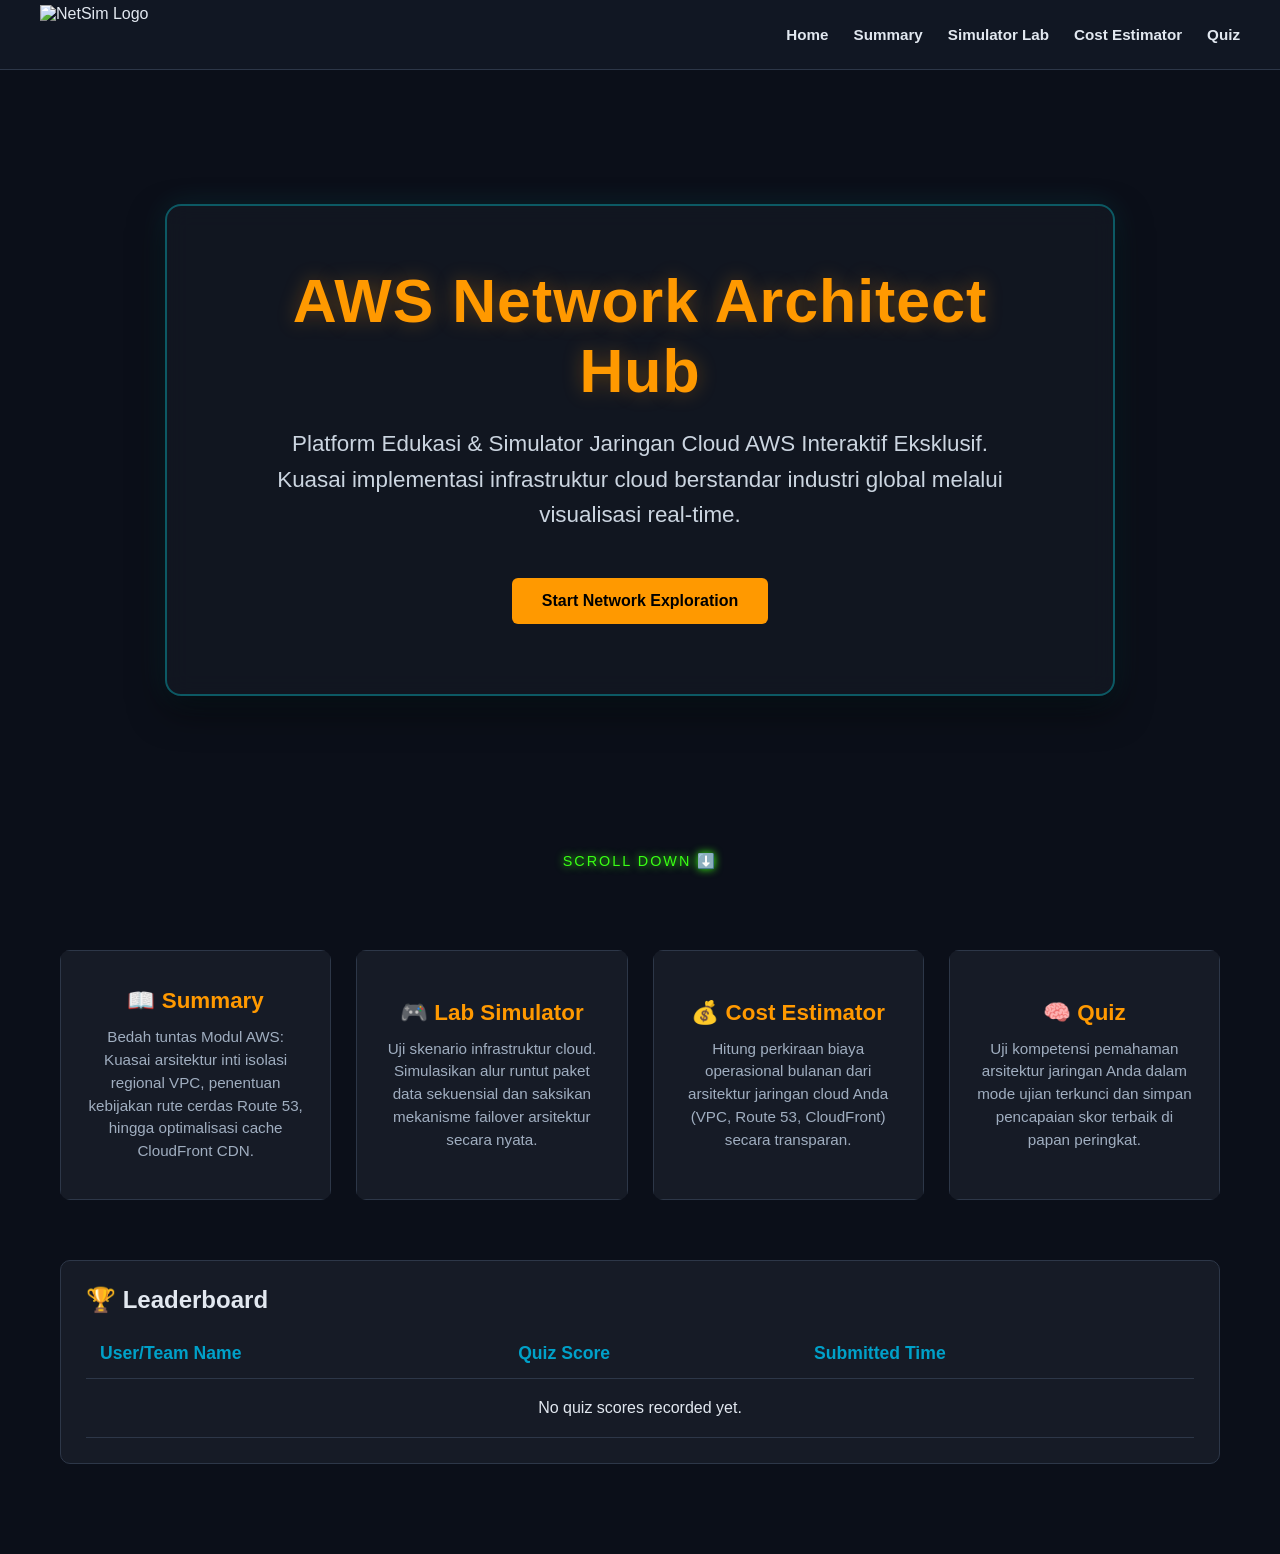
==== index.html @ a453ecce "Add files via upload" ====
<!DOCTYPE html>
<html lang="id">
<head>
    <meta charset="UTF-8">
    <meta name="viewport" content="width=device-width, initial-scale=1.0">
    <title>NetSim - AWS Network Architect Hub</title>
    <link rel="stylesheet" href="style.css">
    <script src="script.js"></script>
</head>
<body>
    <nav>
        <div class="logo">
            <img src="netsim_logo.png" alt="NetSim Logo" class="logo-img">
        </div>
        
        <ul class="nav-links-desktop">
            <li><a onclick="selectMenu('home')">Home</a></li>
            <li><a onclick="selectMenu('summary')">Summary</a></li>
            <li><a onclick="selectMenu('simulator')">Simulator Lab</a></li>
            <li><a onclick="selectMenu('estimator')">Cost Estimator</a></li>
            <li><a onclick="selectMenu('quiz')">Quiz</a></li>
        </ul>

        <div class="menu-toggle" onclick="openMenu()">
            <span></span>
            <span style="margin-top: 5px; margin-bottom: 5px;"></span>
            <span></span>
        </div>
    </nav>
    <div class="nav-overlay" id="navOverlay">
        <button class="close-menu-btn" onclick="closeMenu()">✕</button>
        <a onclick="selectMenu('home')">Home</a>
        <a onclick="selectMenu('summary')">Summary</a>
        <a onclick="selectMenu('simulator')">Simulator Lab</a>
        <a onclick="selectMenu('estimator')">Cost Estimator</a>
        <a onclick="selectMenu('quiz')">Quiz</a>
    </div>
    <div id="page-home" class="page-content active">
        <div class="hero-section">
            <div class="hero-title-box">
                <h1>AWS Network Architect Hub</h1>
                <p>Platform Edukasi & Simulator Jaringan Cloud AWS Interaktif Eksklusif. Kuasai implementasi infrastruktur cloud berstandar industri global melalui visualisasi real-time.</p>
                <button class="action-btn" onclick="scrollToContent()">Start Network Exploration</button>
            </div>
            <div class="scroll-indicator" onclick="scrollToContent()">
                Scroll Down ⬇️
            </div>
        </div>

        <div class="container" id="main-home-content">
            <div class="card-grid">
                <div class="card-wrapper">
                    <div class="menu-card" onclick="switchTab('summary')">
                        <h3>📖 Summary</h3>
                        <p>Bedah tuntas Modul AWS: Kuasai arsitektur inti isolasi regional VPC, penentuan kebijakan rute cerdas Route 53, hingga optimalisasi cache CloudFront CDN.</p>
                    </div>
                </div>
                <div class="card-wrapper">
                    <div class="menu-card" onclick="switchTab('simulator')">
                        <h3>🎮 Lab Simulator</h3>
                        <p>Uji skenario infrastruktur cloud. Simulasikan alur runtut paket data sekuensial dan saksikan mekanisme failover arsitektur secara nyata.</p>
                    </div>
                </div>
                <div class="card-wrapper">
                    <div class="menu-card" onclick="switchTab('estimator')">
                        <h3>💰 Cost Estimator</h3>
                        <p>Hitung perkiraan biaya operasional bulanan dari arsitektur jaringan cloud Anda (VPC, Route 53, CloudFront) secara transparan.</p>
                    </div>
                </div>
                <div class="card-wrapper">
                    <div class="menu-card" onclick="switchTab('quiz')">
                        <h3>🧠 Quiz</h3>
                        <p>Uji kompetensi pemahaman arsitektur jaringan Anda dalam mode ujian terkunci dan simpan pencapaian skor terbaik di papan peringkat.</p>
                    </div>
                </div>
            </div>

            <div class="leaderboard-section">
                <h2>🏆 Leaderboard</h2>
                <table class="leaderboard-table">
                    <thead>
                        <tr>
                            <th>User/Team Name</th>
                            <th>Quiz Score</th>
                            <th>Submitted Time</th>
                        </tr>
                    </thead>
                    <tbody id="leaderboard-body">
                    </tbody>
                </table>
            </div>
        </div>
    </div>

    <div id="page-summary" class="page-content">
        <div class="inner-page-header">
            <h1 style="color:var(--aws-blue);">📚 Master Hub: Core AWS Networking Deep Dive</h1>
            <p>Panduan teknis mendalam dan komprehensif standardisasi arsitektur cloud AWS regional hingga global tepi.</p>
        </div>

        <div class="container" style="padding-top:0;">
            <div class="edu-grid">
                <div class="edu-card">
                    <h2>☁️ 1. Amazon VPC (Virtual Private Cloud) <span class="badge">Fondasi Regional</span></h2>
                    <p>Amazon VPC memisahkan infrastruktur Anda secara logis di dalam satu AWS Region tertentu secara terisolasi. <strong>VPC tidak bisa lintas Region!</strong></p>
                    
                    <h3>A. Komponen Pengalamatan & Pembagian Jaringan</h3>
                    <div class="tech-box">
                        <p>• <strong>VPC CIDR Block:</strong> Penentuan rentang alamat IP menggunakan notasi Classless Inter-Domain Routing. Contoh: <code style="color:var(--aws-orange)">10.0.0.0/16</code> menghasilkan total 65.536 IP privat.</p>
                        <p style="margin-top:5px;">• <strong>Subnet:</strong> Rentang IP terisolasi yang terikat wajib pada 1 Availability Zone (AZ).</p>
                        <p style="margin-left:15px; font-size:0.95rem;">- <span style="color:var(--neon-blue)">Public Subnet:</span> Memiliki rute langsung ke Internet Gateway. Bagus untuk Web Server / Load Balancer.</p>
                        <p style="margin-left:15px; font-size:0.95rem;">- <span style="color:#a0aec0">Private Subnet:</span> Terisolasi dari internet luar. Tempat aman untuk Database RDS / backend sensitif.</p>
                        <p style="margin-top:8px;" class="highlight-alert">⚠️ Aturan AWS: Di setiap subnet, AWS memesan 5 alamat IP pertama dan terakhir untuk internal routing, DNS, dan broadcast!</p>
                    </div>

                    <h3>B. Komponen Konektivitas (Gateways & Routing)</h3>
                    <div class="tech-box">
                        <p>• <strong>Internet Gateway (IGW):</strong> Penghubung VPC ke internet luar secara dua arah (Inbound & Outbound) bersifat highly available.</p>
                        <p style="margin-top:5px;">• <strong>NAT Gateway:</strong> Diletakkan wajib di Public Subnet agar resource di Private Subnet bisa download patch/update ke internet, tetapi memblokir koneksi liar dari internet luar masuk ke dalam.</p>
                        <p style="margin-top:5px;">• <strong>Route Table (Tabel Rute):</strong> Penentu arah paket data. Rute lokal bawaan (<code style="color:var(--neon-blue)">10.0.0.0/16 -> local</code>) menjamin seluruh subnet saling kenal. Rute default internet dinyatakan via <code style="color:var(--aws-orange)">0.0.0.0/0</code>.</p>
                    </div>

                    <h3>C. Lapisan Keamanan Jaringan (Firewall Berlapis)</h3>
                    <table class="tech-table">
                        <thead>
                            <tr>
                                <th>Fitur</th>
                                <th>Security Group (SG)</th>
                                <th>Network Access Control List (NACL)</th>
                            </tr>
                        </thead>
                        <tbody>
                            <tr>
                                <td><strong>Tingkat Operasi</strong></td>
                                <td>Tingkat Instance (Virtual Interface / ENI)</td>
                                <td>Tingkat Subnet</td>
                            </tr>
                            <tr>
                                <td><strong>Sifat Status</strong></td>
                                <td><span style="color:var(--neon-blue)">Stateful</span> (Inbound diizinkan, Outbound balasan otomatis lolos)</td>
                                <td><span style="color:var(--aws-orange)">Stateless</span> (Aturan masuk & keluar wajib diatur terpisah)</td>
                            </tr>
                            <tr>
                                <td><strong>Jenis Aturan</strong></td>
                                <td>Hanya mendukung aturan mengizinkan (Allow). Deny by default.</td>
                                <td>Mendukung aturan Allow dan Deny secara eksplisit.</td>
                            </tr>
                            <tr>
                                <td><strong>Evaluasi Aturan</strong></td>
                                <td>Seluruh aturan dicek bersamaan tanpa urutan.</td>
                                <td>Dievaluasi berurutan berdasarkan nomor terkecil (Aturan 100 sebelum 200).</td>
                            </tr>
                        </tbody>
                    </table>
                </div>

                <div class="edu-card">
                    <h2>🗺️ 2. AWS Route 53 (Deep Dive)</h2>
                    <p>Amazon Route 53 memanfaatkan arsitektur Anycast global agar kueri resolusi domain dari user selalu mendarat di DNS server terdekat dengan latensi minimal.</p>
                    
                    <h3>A. Terminologi dan Struktur Data DNS AWS</h3>
                    <ul>
                        <li><strong>Hosted Zone:</strong> Wadah records DNS domain Anda. Tersedia versi <em>Public</em> untuk rute luar internet dan <em>Private</em> khusus resolusi internal VPC.</li>
                    </ul>

                    <p style="margin-top: 15px; font-weight: bold; color: var(--aws-orange);">DNS Record Types Utama:</p>
                    <div class="tech-box">
                        <p>• <strong>A Record:</strong> Memetakan nama domain ke alamat IPv4 fisik.</p>
                        <p>• <strong>CNAME Record:</strong> Memetakan domain ke nama domain lain. Tidak bisa ditaruh di Zone Apex (root domain).</p>
                        <p>• <strong>Alias Record:</strong> Fitur eksklusif AWS. Bisa dipakai di Zone Apex untuk memetakan nama root domain langsung ke AWS resources (CloudFront/Load Balancer) tanpa overhead biaya DNS.</p>
                    </div>

                    <h3>B. Bedah Mendalam 7 Kebijakan Routing</h3>
                    <div class="tech-box">
                        <h4>1. Simple Routing:</h4> <p>Margarahkan domain ke satu atau sekumpulan IP statis secara round-robin tanpa filter kesehatan.</p>
                        <h4 style="margin-top:5px;">2. Weighted Routing:</h4> <p>Membahi persentase trafik berdasarkan bobot angka (cocok untuk uji coba Blue-Green Deployment).</p>
                        <h4 style="margin-top:5px;">3. Latency-based Routing:</h4> <p>Megarahkan user otomatis ke AWS Region yang memberikan waktu tunda paling kecil.</p>
                        <h4 style="margin-top:5px;">4. Failover Routing:</h4> <p>Mengalihkan rute 100% ke disaster recovery server (Passive) jika server utama (Active) terdeteksi down oleh Health Check.</p>
                        <h4 style="margin-top:5px;">5. Geolocation Routing:</h4> <p>Membasi atau mengarahkan alur data berdasarkan benua/negara asal IP pengguna.</p>
                        <h4 style="margin-top:5px;">6. Geoproximity Routing:</h4> <p>Menghitung jarak koordinat absolut dan memanipulasinya lewat nilai 'Bias'.</p>
                        <h4 style="margin-top:5px;">7. Multi-value Answer:</h4> <p>Mengembalikan hingga 8 record IP yang dipastikan sehat walafiat lewat integrasi kueri ter-monitoring.</p>
                    </div>
                </div>

                <div class="edu-card">
                    <h2>⚡ 3. Amazon CloudFront (Deep Dive)</h2>
                    <p>Lapisan Content Delivery Network (CDN) global yang memotong jarak transmisi data statis maupun dinamis aplikasi Anda.</p>
                    <h3>A. Komponen Edge</h3>
                    <ul>
                        <li><strong>Edge Locations:</strong> Titik server mini luar Region penampung cache terdekat dari end-user.</li>
                        <li><strong>Regional Edge Caches (REC):</strong> Lapisan tengah penyarian badai kueri agar tidak menghantam langsung server origin pusat.</li>
                    </ul>
                    <h3>B. Aturan Enkripsi Jaringan</h3>
                    <p>Mengamankan S3 Bucket via <strong>Origin Access Control (OAC)</strong> sehingga data di S3 tidak bisa dicuri secara bypass langsung melainkan wajib melewati filter otentikasi CloudFront.</p>
                </div>

                <div class="edu-card synergy-card" style="border-left: 5px solid var(--neon-green);">
                    <h2>🤝 4. Sinergi Arsitektur Utuh (Full Systems Integration)</h2>
                    <p>Kolaborasi orkestrasi global Route 53 + CloudFront di tepi perimeter digabungkan dengan ketatnya barikade Amazon VPC regional.</p>
                    <div class="tech-box" style="border-color: var(--neon-green);">
                        <h4>Alur Sekuensial Paket Data:</h4>
                        <p>1. User melempar domain $\rightarrow$ **Route 53** menyuplai IP Edge **CloudFront** terdekat via Alias Record.</p>
                        <p>2. CloudFront meproses jika terjadi *Cache Hit* langsung dipulangkan ke user. Jika *Cache Miss*, dilempar ke internal **VPC**.</p>
                        <p>3. Application Load Balancer di Public Subnet menerima data, memverifikasi token security group lalu memproses ke EC2 di Private Subnet dengan super aman.</p>
                    </div>
                </div>
            </div>
        </div>
    </div>

    <div id="page-simulator" class="page-content">
        <div class="inner-page-header">
            <h1 style="color:var(--aws-blue);">🎮 Simulator Lab Condition</h1>
            <p>Pilih jenis skenario gangguan pada infrastruktur cloud di panel kiri, kemudian jalankan simulasi transfer paket data.</p>
        </div>
        
        <div class="container" style="padding-top:0;">
            <div class="simulator-layout">
                <div style="background: var(--card-dark); padding: 15px; border-radius: 8px; border: 1px solid var(--border); height: fit-content;">
                    <h3>Skenario Jaringan</h3>
                    <br><br>
                    <button id="cond-normal" class="condition-btn active" onclick="setScenario('normal')">✅ Kondisi Normal</button>
                    <button id="cond-cdn-fail" class="condition-btn" onclick="setScenario('cdn-fail')">⚠️ CloudFront Cache Miss</button>
                    <button id="cond-vpc-down" class="condition-btn" onclick="setScenario('vpc-down')">🚨 Jalur VPN / VPC Down</button>
                    <hr style="border-color: var(--border); margin: 15px 0;">
                    <button class="action-btn" style="width: 100%; margin: 0;" onclick="runSimulation()">Kirim Request Paket Data</button>
                </div>

                <div class="sim-visualizer-box">
                    <svg class="sim-svg-overlay" id="sim-svg-overlay">
                        <defs>
                            <marker id="arrow-blue" viewBox="0 0 10 10" refX="6" refY="5" markerWidth="6" markerHeight="6" orient="auto-start-reverse">
                                <path d="M 0 1.5 L 10 5 L 0 8.5 z" fill="var(--neon-blue)"/>
                            </marker>
                            <marker id="arrow-success" viewBox="0 0 10 10" refX="6" refY="5" markerWidth="6" markerHeight="6" orient="auto-start-reverse">
                                <path d="M 0 1.5 L 10 5 L 0 8.5 z" fill="var(--success)"/>
                            </marker>
                            <marker id="arrow-warn" viewBox="0 0 10 10" refX="6" refY="5" markerWidth="6" markerHeight="6" orient="auto-start-reverse">
                                <path d="M 0 1.5 L 10 5 L 0 8.5 z" fill="var(--warning)"/>
                            </marker>
                            <marker id="arrow-fail" viewBox="0 0 10 10" refX="6" refY="5" markerWidth="6" markerHeight="6" orient="auto-start-reverse">
                                <path d="M 0 1.5 L 10 5 L 0 8.5 z" fill="var(--error)"/>
                            </marker>
                            <marker id="arrow-dark" viewBox="0 0 10 10" refX="6" refY="5" markerWidth="6" markerHeight="6" orient="auto-start-reverse">
                                <path d="M 0 1.5 L 10 5 L 0 8.5 z" fill="#2d3748"/>
                            </marker>
                        </defs>
                        
                        <path id="path-user-r53" class="sim-path" marker-end="url(#arrow-dark)" />
                        <path id="path-r53-cf" class="sim-path" marker-end="url(#arrow-dark)" />
                        <path id="path-cf-vpc" class="sim-path" marker-end="url(#arrow-dark)" />
                    </svg>

                    <div class="sim-grid-viewport">
                        <div id="node-user" class="sim-node">
                            <img src="https://raw.githubusercontent.com/devicons/devicon/master/icons/chrome/chrome-original.svg" alt="Client Browser (Internet)">
                            <span>Client Browser</span>
                        </div>

                        <div id="node-r53" class="sim-node">
                            <img src="https://raw.githubusercontent.com/gilbarbara/logos/master/logos/aws-route53.svg" alt="Amazon Route 53 (DNS)">
                            <span>Route 53 DNS</span>
                        </div>

                        <div id="node-cf" class="sim-node">
                            <img src="https://raw.githubusercontent.com/gilbarbara/logos/master/logos/aws-cloudfront.svg" alt="Amazon CloudFront (CDN)">
                            <span>CloudFront CDN</span>
                        </div>

                        <div id="node-vpc" class="sim-node">
                            <img src="https://raw.githubusercontent.com/gilbarbara/logos/master/logos/aws-vpc.svg" alt="Amazon VPC Secure Server">
                            <span>VPC Origin</span>
                        </div>
                    </div>
                    
                    <div id="sim-log" style="margin-top: 30px; background: black; padding: 12px; font-family: monospace; color: #38a169; border-radius: 4px; min-height: 50px; line-height: 1.6; position: relative; z-index: 2;">
                        [System] Pilih Skenario dan Klik Jalankan Paket Data untuk memulai...
                    </div>
                </div>
            </div>
        </div>
    </div>

    <div id="page-estimator" class="page-content">
        <div class="inner-page-header">
            <h1 style="color:var(--aws-blue);">💰 AWS Architecture Cost Estimator</h1>
            <p>Kalkulator Interaktif Real-Time untuk memproyeksikan pengeluaran bulanan arsitektur topologi jaringan AWS Anda.</p>
        </div>

        <div class="container" style="padding-top:0;">
            <div class="estimator-layout">
                <div>
                    <div class="estimator-card">
                        <h3>☁️ Amazon VPC Component Cost</h3>
                        <div class="form-group">
                            <label>Jumlah NAT Gateway (Aktif 24/7 sebulan):</label>
                            <input type="number" id="cost-nat-qty" value="1" min="0" oninput="calculateCloudCosts()">
                            <small style="color:#a0aec0; font-size:0.8rem;">Tarif Standard Regional: ~$0.045 per jam (~$32.40/bulan per unit)</small>
                        </div>
                        <div class="form-group">
                            <label>Volume Data yang diproses NAT Gateway (GB / Bulan):</label>
                            <input type="number" id="cost-nat-data" value="100" min="0" oninput="calculateCloudCosts()">
                            <small style="color:#a0aec0; font-size:0.8rem;">Tarif Pemrosesan Data: $0.045 per GB</small>
                        </div>
                    </div>

                    <div class="estimator-card">
                        <h3>🗺️ AWS Route 53 DNS Cost</h3>
                        <div class="form-group">
                            <label>Jumlah Hosted Zone (Domain):</label>
                            <input type="number" id="cost-r53-zones" value="1" min="0" oninput="calculateCloudCosts()">
                            <small style="color:#a0aec0; font-size:0.8rem;">Tarif Base: $0.50 per hosted zone / bulan</small>
                        </div>
                        <div class="form-group">
                            <label>Estimasi Kueri DNS Masuk (Per Juta Kueri / Bulan):</label>
                            <input type="number" id="cost-r53-queries" value="10" min="0" oninput="calculateCloudCosts()">
                            <small style="color:#a0aec0; font-size:0.8rem;">Tarif Standard: $0.40 per 1 juta kueri</small>
                        </div>
                    </div>

                    <div class="estimator-card">
                        <h3>⚡ Amazon CloudFront CDN Cost</h3>
                        <div class="form-group">
                            <label>Volume Data Out ke Internet Publik (GB / Bulan):</label>
                            <input type="number" id="cost-cf-dataout" value="500" min="0" oninput="calculateCloudCosts()">
                            <small style="color:#a0aec0; font-size:0.8rem;">Estimasi regional (Asia Pasifik): ~$0.114 per GB</small>
                        </div>
                    </div>
                </div>

                <div>
                    <div class="calc-summary-sticky">
                        <h3>Total Estimasi Bulanan</h3>
                        <div class="total-price" id="grand-total-price">$0.00</div>
                        <p style="font-size:0.9rem; color:#cbd5e0;">*Perhitungan didasarkan pada acuan harga AWS Region Asia Pasifik (Singapura/Jakarta).</p>
                        
                        <div class="breakdown-list">
                            <div class="breakdown-item">
                                <span>Amazon VPC Total:</span>
                                <span id="breakdown-vpc" style="color:var(--neon-blue); font-weight:bold;">$0.00</span>
                            </div>
                            <div class="breakdown-item">
                                <span>Route 53 Total:</span>
                                <span id="breakdown-r53" style="color:var(--neon-blue); font-weight:bold;">$0.00</span>
                            </div>
                            <div class="breakdown-item">
                                <span>CloudFront Total:</span>
                                <span id="breakdown-cf" style="color:var(--neon-blue); font-weight:bold;">$0.00</span>
                            </div>
                        </div>
                    </div>
                </div>
            </div>
        </div>
    </div>

    <div id="page-quiz" class="page-content">
        <div class="inner-page-header">
            <h1 style="color:var(--aws-blue);">🧠 AWS Network Assessment Quiz</h1>
            <p>Sistem Mode Ujian Terkunci: Evaluasi Standar AWS Academy Knowledge Check Modul 5.</p>
        </div>

        <div class="container" style="padding-top:0;">
            <div class="quiz-box">
                <div class="quiz-meta" id="quiz-meta-panel" style="display: none;">
                    <span id="quiz-progress-text">Soal 1 dari 10</span>
                    <span id="quiz-score-running" style="color: var(--neon-blue);">Poin Benar: 0</span>
                </div>
                <div class="quiz-progress-bar" id="quiz-progress-bar-container" style="display: none;">
                    <div class="quiz-progress-fill" id="quiz-progress-fill"></div>
                </div>

                <div id="quiz-intro-screen" style="max-width: 500px; margin: 0 auto; text-align: center;">
                    <p style="color: #cbd5e0; margin-bottom: 20px; font-size: 1.05rem; line-height: 1.6;">
                        Anda akan memulai quiz yang berisi 10 soal komprehensif mengenai Amazon VPC, Route 53, dan CloudFront. Menu navigasi akan dikunci otomatis sampai Anda menekan tombol quiz selesai.
                    </p>
                    <input type="text" id="user-name" class="text-input" placeholder="Masukkan Nama Kamu / Nama Tim">
                    <div style="margin-top: 10px;">
                        <button class="action-btn" style="background:#4a5568; color: white;" onclick="switchTab('home')">⬅️ Kembali</button>
                        <button class="action-btn" onclick="startLockedQuiz()">🚀 Mulai Ujian</button>
                    </div>
                </div>

                <div id="quiz-play-screen" style="display: none; text-align: left; max-width: 800px; margin: 0 auto;">
                    <h3 id="question-text">Memuat pertanyaan...</h3>
                    <div id="quiz-options-container">
                    </div>
                </div>

                <div id="quiz-result-screen" style="display: none; text-align: center;">
                    <h3 style="color: var(--neon-green); font-size: 2rem; margin-bottom: 15px;" id="result-status-title">Quiz Selesai!</h3>
                    <h2 style="font-size: 3rem; margin-bottom: 20px; color: #fff;" id="result-score-text">Skor: 0 / 100</h2>
                    <p style="margin: 15px 0; color: #a0aec0; font-size: 1.05rem;" id="result-summary-text">Kerja bagus!</p>
                    <div style="margin-top: 25px;">
                        <button class="action-btn" style="background: var(--aws-blue); color: white;" onclick="showReviewScreen()">🔍 Lihat Kunci Jawaban</button>
                        <button class="action-btn" onclick="resetQuizState()">Selesai & Buka Kunci Menu</button>
                    </div>
                </div>

                <div id="quiz-review-screen" style="display: none; max-width: 850px; margin: 0 auto;">
                    <h3 style="color: var(--aws-orange); font-size: 1.8rem; margin-bottom: 20px; text-align: center; border-bottom: 2px solid var(--border); padding-bottom: 15px;">
                        🔑 Pembahasan & Kunci Jawaban Quiz
                    </h3>
                    <div id="review-list-container">
                    </div>
                    <div style="text-align: center; margin-top: 30px;">
                        <button class="action-btn" style="background: var(--success); color: white; padding: 15px 40px;" onclick="resetQuizState()">🏠 Kembali Ke Home</button>
                    </div>
                </div>
            </div>
        </div>
    </div>
</body>
</html>
---- style.css ----
:root {
            --bg-dark: #0b0f19;
            --card-dark: #161b26;
            --aws-orange: #ff9900;
            --aws-blue: #00a1c9;
            --text-light: #e2e8f0;
            --border: #2d3748;
            --success: #38a169;
            --error: #e53e3e;
            --warning: #dd6b20;
            --neon-green: #39ff14;
            --neon-blue: #00f3ff;
            --tricks-bg: #111723;
        }

        * { box-sizing: border-box; margin: 0; padding: 0; font-family: 'Segoe UI', sans-serif; }
        body { background-color: var(--bg-dark); color: var(--text-light); padding-bottom: 50px; overflow-x: hidden; }

        nav { 
            background-color: #111723; 
            padding: 0 40px; 
            display: flex; 
            justify-content: space-between; 
            align-items: center; 
            position: fixed; 
            top: 0; 
            left: 0;
            width: 100%;
            z-index: 1000;
            height: 70px; 
            border-bottom: 1px solid var(--border);
        }
        
        nav .logo { 
            display: flex;
            align-items: center;
            margin: 0;
            padding: 0;
        }

        nav .logo img {
            height: 60px; 
            width: auto;
            object-fit: contain;
            display: block;
            margin: 0;
            padding: 0;
        }

        .nav-links-desktop {
            display: flex;
            gap: 25px;
            list-style: none;
            align-items: center; 
            margin: 0;
            padding: 0;
        }

        .nav-links-desktop li {
            display: flex;
            align-items: center;
            margin: 0;
            padding: 0;
        }

        .nav-links-desktop li a {
            color: var(--text-light);
            text-decoration: none;
            font-size: 0.95rem;
            font-weight: 600;
            cursor: pointer;
            transition: color 0.2s;
            display: flex;
            align-items: center;
        }

        .nav-links-desktop li a:hover {
            color: var(--aws-orange);
        }
        
        .menu-toggle {
            display: none;
            flex-direction: column;
            justify-content: space-between;
            width: 24px;
            height: 18px;
            cursor: pointer;
            z-index: 1001;
        }
        
        .menu-toggle span {
            display: block;
            width: 100%;
            height: 3px;
            background-color: #fff;
            transition: 0.3s;
        }

        .nav-overlay {
            position: fixed;
            top: 0;
            left: 0;
            width: 100%;
            height: 100vh;
            background-color: var(--bg-dark);
            display: flex;
            flex-direction: column;
            justify-content: center;
            align-items: center;
            gap: 25px;
            transform: translateY(-100%);
            transition: transform 0.4s ease;
            z-index: 1002;
        }

        .nav-overlay.open {
            transform: translateY(0);
        }

        .close-menu-btn {
            position: absolute;
            top: 25px;
            right: 40px;
            background: transparent;
            border: none;
            color: #fff;
            font-size: 2rem;
            cursor: pointer;
        }

        .nav-overlay a {
            color: var(--text-light);
            text-decoration: none;
            font-size: 1.5rem;
            font-weight: 600;
            cursor: pointer;
        }

        .nav-overlay a:hover {
            color: var(--aws-orange);
        }

        .hero-section { 
            position: relative;
            height: 100vh; 
            width: 100%;
            display: flex; 
            flex-direction: column;
            justify-content: center; 
            align-items: center; 
            text-align: center; 
            padding: 20px;
            background: linear-gradient(rgba(11, 15, 25, 0.75), rgba(11, 15, 25, 0.9)), 
                        url('https://images.unsplash.com/photo-1558494949-ef010cbdcc31?q=80&w=2000&auto=format&fit=crop') no-repeat center center/cover;
        }

        .hero-title-box {
            background: rgba(22, 27, 38, 0.65);
            border: 2px solid rgba(0, 243, 255, 0.3);
            box-shadow: 0 15px 35px rgba(0, 0, 0, 0.5), 0 0 30px rgba(0, 243, 255, 0.1);
            backdrop-filter: blur(12px);
            -webkit-backdrop-filter: blur(12px);
            padding: 60px 80px;
            border-radius: 16px;
            max-width: 950px;
            width: 90%;
            animation: fadeInGlow 1.5s ease-out;
        }

        @keyframes fadeInGlow {
            from { opacity: 0; transform: scale(0.95); box-shadow: 0 0 0 rgba(0,0,0,0); }
            to { opacity: 1; transform: scale(1); box-shadow: 0 15px 35px rgba(0, 0, 0, 0.5), 0 0 30px rgba(0, 243, 255, 0.1); }
        }

        .hero-section h1 { 
            color: var(--aws-orange); 
            font-size: 3.8rem; 
            margin-bottom: 20px; 
            font-weight: 800;
            letter-spacing: 1px;
            text-shadow: 0 0 20px rgba(255, 153, 0, 0.3);
        }

        .hero-section p {
            font-size: 1.4rem;
            color: #cbd5e0;
            max-width: 750px;
            margin: 0 auto 35px auto;
            line-height: 1.6;
        }

        .scroll-indicator {
            position: absolute;
            bottom: 30px;
            left: 50%;
            transform: translateX(-50%);
            color: var(--neon-green);
            font-size: 0.9rem;
            letter-spacing: 2px;
            text-transform: uppercase;
            animation: bounce 2s infinite;
            cursor: pointer;
            text-shadow: 0 0 8px var(--neon-green);
        }

        @keyframes bounce {
            0%, 20%, 50%, 80%, 100% { transform: translate(-50%, 0); }
            40% { transform: translate(-50%, -10px); }
            60% { transform: translate(-50%, -5px); }
        }

        .container { max-width: 1200px; margin: 0 auto; padding: 40px 20px; box-sizing: border-box; }
        .page-content { display: none; }
        .page-content.active { display: block; }
        
        .inner-page-header {
            text-align: center; 
            padding: 120px 20px 40px 20px; 
            background: linear-gradient(180deg, #111723 0%, var(--bg-dark) 100%);
        }
        .inner-page-header h1 { font-size: 2.8rem; margin-bottom: 10px; }

        .card-grid { display: flex; gap: 25px; margin-top: 10px; width: 100%; height: 250px; }
        .card-wrapper { flex: 1; position: relative; transition: flex 0.6s cubic-bezier(0.25, 1, 0.5, 1); overflow: hidden; border-radius: 10px; }
        .menu-card { background: var(--card-dark); border: 1px solid var(--border); padding: 25px; text-align: center; cursor: pointer; height: 100%; width: 100%; display: flex; flex-direction: column; justify-content: center; align-items: center; transition: background 0.4s, border-color 0.4s, box-shadow 0.4s; }
        .card-grid:hover .card-wrapper { flex: 0.001; }
        .card-grid .card-wrapper:hover { flex: 2; }
        .card-wrapper:hover .menu-card { border-color: var(--neon-blue); box-shadow: 0 10px 30px rgba(0, 243, 255, 0.2); background: #1e2638; }
        .menu-card h3 { color: var(--aws-orange); margin-bottom: 12px; font-size: 1.4rem; white-space: nowrap; transition: font-size 0.3s; }
        .card-wrapper:hover .menu-card h3 { font-size: 1.7rem; color: #fff; }
        .menu-card p { max-width: 220px; transition: max-width 0.3s; color: #a0aec0; font-size: 0.95rem; line-height: 1.5; overflow: hidden; display: -webkit-box; line-clamp: 3; -webkit-box-orient: vertical; }
        .card-wrapper:hover .menu-card p { max-width: 700px; color: var(--text-light); display: block; }

        .leaderboard-section { margin-top: 60px; background: var(--card-dark); padding: 25px; border-radius: 10px; border: 1px solid var(--border); }
        .leaderboard-table { width: 100%; border-collapse: collapse; margin-top: 15px; }
        .leaderboard-table th, .leaderboard-table td { padding: 14px; text-align: left; border-bottom: 1px solid var(--border); }
        .leaderboard-table th { color: var(--aws-blue); font-size: 1.1rem; }

        .simulator-layout { display: grid; grid-template-columns: 300px 1fr; gap: 20px; }
        @media (max-width: 900px) { .simulator-layout { grid-template-columns: 1fr; } }
        
        .sim-visualizer-box {
            background: #0f172a;
            padding: 30px;
            border-radius: 8px;
            border: 1px solid var(--border);
            position: relative;
        }

        .sim-grid-viewport {
            display: grid;
            grid-template-columns: 1fr 1fr 1fr;
            grid-template-rows: auto auto;
            gap: 40px 30px;
            position: relative;
            z-index: 2; 
        }

        #node-user { grid-column: 1; grid-row: 1; }
        #node-r53  { grid-column: 2; grid-row: 1; }
        #node-cf   { grid-column: 2; grid-row: 2; }
        #node-vpc  { grid-column: 3; grid-row: 2; }
        
        .sim-node { 
            background: #232f3e; 
            border: 2px solid var(--border); 
            padding: 10px; 
            border-radius: 8px; 
            text-align: center; 
            transition: all 0.4s cubic-bezier(0.175, 0.885, 0.32, 1.275); 
            display: flex;
            flex-direction: column;
            justify-content: center;
            align-items: center;
            overflow: hidden;
            min-height: 85px;
            box-shadow: 0 4px 10px rgba(0,0,0,0.4);
            position: relative;
        }
        
        .sim-node img {
            max-height: 45px;
            width: auto;
            max-width: 100%;
            object-fit: contain;
            display: block;
            margin-bottom: 5px;
        }
        
        .sim-node span {
            font-size: 0.75rem;
            color: #cbd5e0;
            font-weight: 600;
        }

        .sim-node.active-ok { border-color: var(--success); box-shadow: 0 0 15px var(--success); background: #1b4332; transform: scale(1.04); }
        .sim-node.active-warn { border-color: var(--warning); box-shadow: 0 0 15px var(--warning); background: #4c3a1d; transform: scale(1.04); }
        .sim-node.active-fail { border-color: var(--error); box-shadow: 0 0 15px var(--error); background: #4c1d1d; transform: scale(0.96); }

        .sim-svg-overlay {
            position: absolute;
            top: 0;
            left: 0;
            width: 100%;
            height: 100%;
            pointer-events: none;
            z-index: 1;
        }

        .sim-path {
            stroke: #2d3748;
            stroke-width: 3;
            fill: none;
            transition: stroke 0.4s, stroke-width 0.4s, filter 0.4s;
            stroke-dasharray: 8 5;
        }
        .sim-path.active-route {
            stroke: var(--neon-blue);
            stroke-width: 4;
            animation: dashflow 1s linear infinite;
            filter: drop-shadow(0 0 6px var(--neon-blue));
        }
        .sim-path.active-success {
            stroke: var(--success);
            stroke-width: 4;
            animation: dashflow 1s linear infinite;
            filter: drop-shadow(0 0 6px var(--success));
        }
        .sim-path.active-warn {
            stroke: var(--warning);
            stroke-width: 4;
            animation: dashflow 1s linear infinite;
            filter: drop-shadow(0 0 6px var(--warning));
        }
        .sim-path.active-fail {
            stroke: var(--error);
            stroke-width: 4;
            animation: dashflow 1s linear infinite;
            filter: drop-shadow(0 0 6px var(--error));
        }

        @keyframes dashflow {
            to {
                stroke-dashoffset: -26;
            }
        }

        .condition-btn { width: 100%; padding: 10px; margin-bottom: 10px; border: none; border-radius: 5px; font-weight: bold; cursor: pointer; background: #2d3748; color: white; transition: background 0.3s; }
        .condition-btn.active { background: var(--aws-blue); box-shadow: 0 0 10px rgba(0, 161, 201, 0.4); }

        .estimator-layout { display: grid; grid-template-columns: 1fr 400px; gap: 30px; }
        @media (max-width: 900px) { .estimator-layout { grid-template-columns: 1fr; } }
        .estimator-card { background: var(--card-dark); border: 1px solid var(--border); padding: 25px; border-radius: 12px; margin-bottom: 20px; }
        .estimator-card h3 { color: var(--aws-orange); margin-bottom: 15px; display: flex; align-items: center; gap: 10px; }
        .form-group { margin-bottom: 18px; }
        .form-group label { display: block; margin-bottom: 8px; font-size: 0.95rem; color: #cbd5e0; }
        .form-group input[type="number"], .form-group select { width: 100%; padding: 12px; background: #0b0f19; border: 1px solid var(--border); border-radius: 6px; color: white; font-size: 1rem; }
        .form-group input:focus, .form-group select:focus { outline: none; border-color: var(--neon-blue); }
        .calc-summary-sticky { background: #111723; border: 2px solid var(--neon-blue); box-shadow: 0 0 20px rgba(0, 243, 255, 0.15); padding: 30px; border-radius: 12px; position: sticky; top: 100px; height: fit-content; }
        .total-price { font-size: 2.5rem; color: var(--neon-green); font-weight: 800; margin: 15px 0; text-shadow: 0 0 10px rgba(57, 255, 20, 0.3); }
        .breakdown-list { margin-top: 20px; border-top: 1px solid var(--border); padding-top: 15px; }
        .breakdown-item { display: flex; justify-content: space-between; margin-bottom: 10px; font-size: 0.95rem; color: #a0aec0; }

        .quiz-box { background: var(--card-dark); border: 1px solid var(--border); border-radius: 12px; padding: 40px; box-shadow: 0 10px 25px rgba(0,0,0,0.3); }
        .quiz-progress-bar { width: 100%; height: 6px; background: #2d3748; border-radius: 3px; margin-bottom: 25px; overflow: hidden; }
        .quiz-progress-fill { height: 100%; width: 0%; background: linear-gradient(90deg, var(--neon-blue), var(--neon-green)); transition: width 0.4s ease; }
        .quiz-meta { display: flex; justify-content: space-between; color: #a0aec0; font-size: 0.95rem; margin-bottom: 15px; font-weight: 600; }
        #question-text { font-size: 1.35rem; line-height: 1.5; color: #fff; margin-bottom: 25px; border-left: 4px solid var(--aws-orange); padding-left: 15px; }
        .quiz-option { background: #1e2638; border: 1px solid var(--border); padding: 16px 20px; border-radius: 8px; margin-bottom: 12px; cursor: pointer; text-align: left; font-size: 1.05rem; transition: all 0.25s ease; color: var(--text-light); }
        .quiz-option:hover { border-color: var(--neon-blue); background: #242f46; transform: translateX(5px); box-shadow: 0 0 15px rgba(0,243,255,0.1); }
        input.text-input { width: 100%; padding: 14px; margin-bottom: 20px; background: #0b0f19; border: 1px solid var(--border); color: white; border-radius: 6px; font-size: 1.05rem; transition: border-color 0.3s; }
        input.text-input:focus { outline: none; border-color: var(--neon-blue); box-shadow: 0 0 10px rgba(0,243,255,0.2); }
        button.action-btn { background: var(--aws-orange); color: black; border: none; padding: 14px 30px; font-weight: bold; border-radius: 6px; cursor: pointer; font-size: 1rem; margin: 10px; transition: all 0.3s; }
        button.action-btn:hover { opacity: 0.95; transform: translateY(-2px); box-shadow: 0 5px 15px rgba(255,153,0,0.3); }

        .review-item { background: #111723; border: 1px solid var(--border); padding: 20px; border-radius: 8px; margin-bottom: 20px; text-align: left; }
        .review-q { font-size: 1.15rem; font-weight: bold; color: #fff; margin-bottom: 12px; }
        .review-ans { padding: 10px 15px; border-radius: 5px; margin-top: 8px; font-size: 1rem; }
        .review-ans.correct-match { background: rgba(56, 161, 105, 0.15); border: 1px solid var(--success); color: #68d391; }
        .review-ans.wrong-match { background: rgba(229, 62, 62, 0.15); border: 1px solid var(--error); color: #fc8181; margin-bottom: 8px; }
        .review-explanation { background: #1a2234; border-left: 4px solid var(--aws-blue); padding: 12px; margin-top: 10px; font-size: 0.95rem; color: #cbd5e0; }

        .edu-grid { display: grid; grid-template-columns: 1fr; gap: 25px; margin-top: 20px; width: 100%; }
        .edu-card { background: var(--card-dark); border: 1px solid var(--border); border-radius: 8px; padding: 30px; line-height: 1.6; transition: transform 0.4s cubic-bezier(0.165, 0.84, 0.44, 1), border-color 0.4s, box-shadow 0.4s; width: 100%; box-sizing: border-box; }
        .edu-card:hover { transform: translateY(-5px); border-color: var(--neon-blue); box-shadow: 0 0 25px rgba(0, 243, 255, 0.25), inset 0 0 10px rgba(0, 243, 255, 0.05); }
        .edu-card.synergy-card:hover { border-color: var(--neon-green); box-shadow: 0 0 25px rgba(57, 255, 20, 0.25), inset 0 0 10px rgba(57, 255, 20, 0.05); }
        .edu-card h2 { color: var(--aws-orange); margin-bottom: 15px; display: flex; align-items: center; gap: 10px; border-bottom: 1px solid var(--border); padding-bottom: 10px; font-size: 1.8rem; word-wrap: break-word; }
        .edu-card h3 { color: var(--neon-blue); margin: 20px 0 10px 0; font-size: 1.3rem; }
        .tech-box { background: #111723; border-left: 4px solid var(--aws-blue); padding: 15px; margin: 15px 0; border-radius: 0 8px 8px 0; box-sizing: border-box; word-wrap: break-word; overflow-wrap: break-word; }
        .tech-box h4 { color: var(--neon-green); margin-bottom: 8px; font-size: 1.1rem; }
        .badge { background: #2d3748; padding: 3px 8px; border-radius: 4px; font-size: 0.8rem; vertical-align: middle; margin-left: 10px; color: #cbd5e0; display: inline-block; }
        .highlight-alert { color: #f56565; font-weight: bold; }
        ul { margin-left: 20px; margin-bottom: 15px; }
        li { margin-bottom: 6px; }
        .tech-table { width: 100%; border-collapse: collapse; margin-top: 15px; background: #111723; border-radius: 8px; overflow: hidden; }
        .tech-table th, .tech-table td { padding: 12px 15px; text-align: left; border: 1px solid var(--border); }
        .tech-table th { background: #1a2234; color: var(--aws-orange); }

        @media (max-width: 768px) {
            nav {
                padding: 0 20px;
                height: 60px;
            }
            nav .logo img {
                height: 40px;
            }
            .nav-links-desktop {
                display: none;
            }
            .menu-toggle {
                display: flex;
            }
            .scroll-indicator {
                display: none !important;
            }
            .container {
                padding: 30px 15px; 
                width: 100%;
                overflow-x: hidden;
            }
            .hero-section {
                height: auto;
                min-height: 100vh;
                padding: 100px 15px 50px 15px;
                display: flex;
                flex-direction: column;
                justify-content: flex-start;
                align-items: center;
            }
            .hero-title-box {
                padding: 30px 20px;
                width: 100%;
                max-width: 100%;
                box-shadow: 0 10px 25px rgba(0, 0, 0, 0.5);
            }
            .hero-section h1 { 
                font-size: 1.85rem;
                margin-bottom: 15px;
                line-height: 1.3;
            }
            .hero-section p {
                font-size: 0.95rem;
                margin-bottom: 25px;
                line-height: 1.5;
            }
            .inner-page-header {
                padding: 90px 15px 25px 15px;
            }
            .inner-page-header h1 {
                font-size: 1.7rem;
            }
            .inner-page-header p {
                font-size: 0.9rem;
            }
            .card-grid {
                flex-direction: column;
                height: auto !important;
                gap: 15px;
            }
            .card-wrapper {
                height: auto;
                flex: none !important;
            }
            .menu-card {
                padding: 20px;
                text-align: left;
                align-items: flex-start;
                border-radius: 8px;
            }
            .menu-card h3 {
                font-size: 1.15rem !important;
                margin-bottom: 6px;
                white-space: normal;
            }
            .menu-card p {
                max-width: 100% !important;
                display: block !important;
                font-size: 0.85rem;
                line-height: 1.4;
            }
            .simulator-layout, .estimator-layout {
                grid-template-columns: 1fr;
                gap: 20px;
            }
            .calc-summary-sticky {
                position: relative;
                top: 0;
                margin-top: 20px;
            }
            .sim-grid-viewport {
                grid-template-columns: 1fr 1fr;
                grid-template-rows: auto auto;
                gap: 40px 20px;
            }
            #node-user { grid-column: 1; grid-row: 1; }
            #node-r53  { grid-column: 2; grid-row: 1; }
            #node-cf   { grid-column: 2; grid-row: 2; }
            #node-vpc  { grid-column: 1; grid-row: 2; }
            
            .sim-svg-overlay {
                display: block; 
            }

            .edu-grid {
                display: flex;
                flex-direction: column;
                gap: 20px;
                width: 100%;
            }
            .edu-card {
                padding: 20px 15px;
                width: 100%;
                box-sizing: border-box;
                border-radius: 10px;
                word-wrap: break-word;
                overflow-wrap: break-word;
            }
            .edu-card h2 {
                font-size: 1.3rem;
            }
            .tech-box {
                padding: 15px 12px;
                width: 100%;
                box-sizing: border-box;
                word-wrap: break-word;
                overflow-wrap: break-word;
            }
            .tech-table {
                display: block;
                width: 100%;
                overflow-x: auto;
                white-space: nowrap;
                box-sizing: border-box;
            }

            .quiz-box {
                padding: 25px 15px;
            }
            #question-text {
                font-size: 1.1rem;
            }
            .quiz-option {
                font-size: 0.9rem;
                padding: 12px 15px;
            }
        }
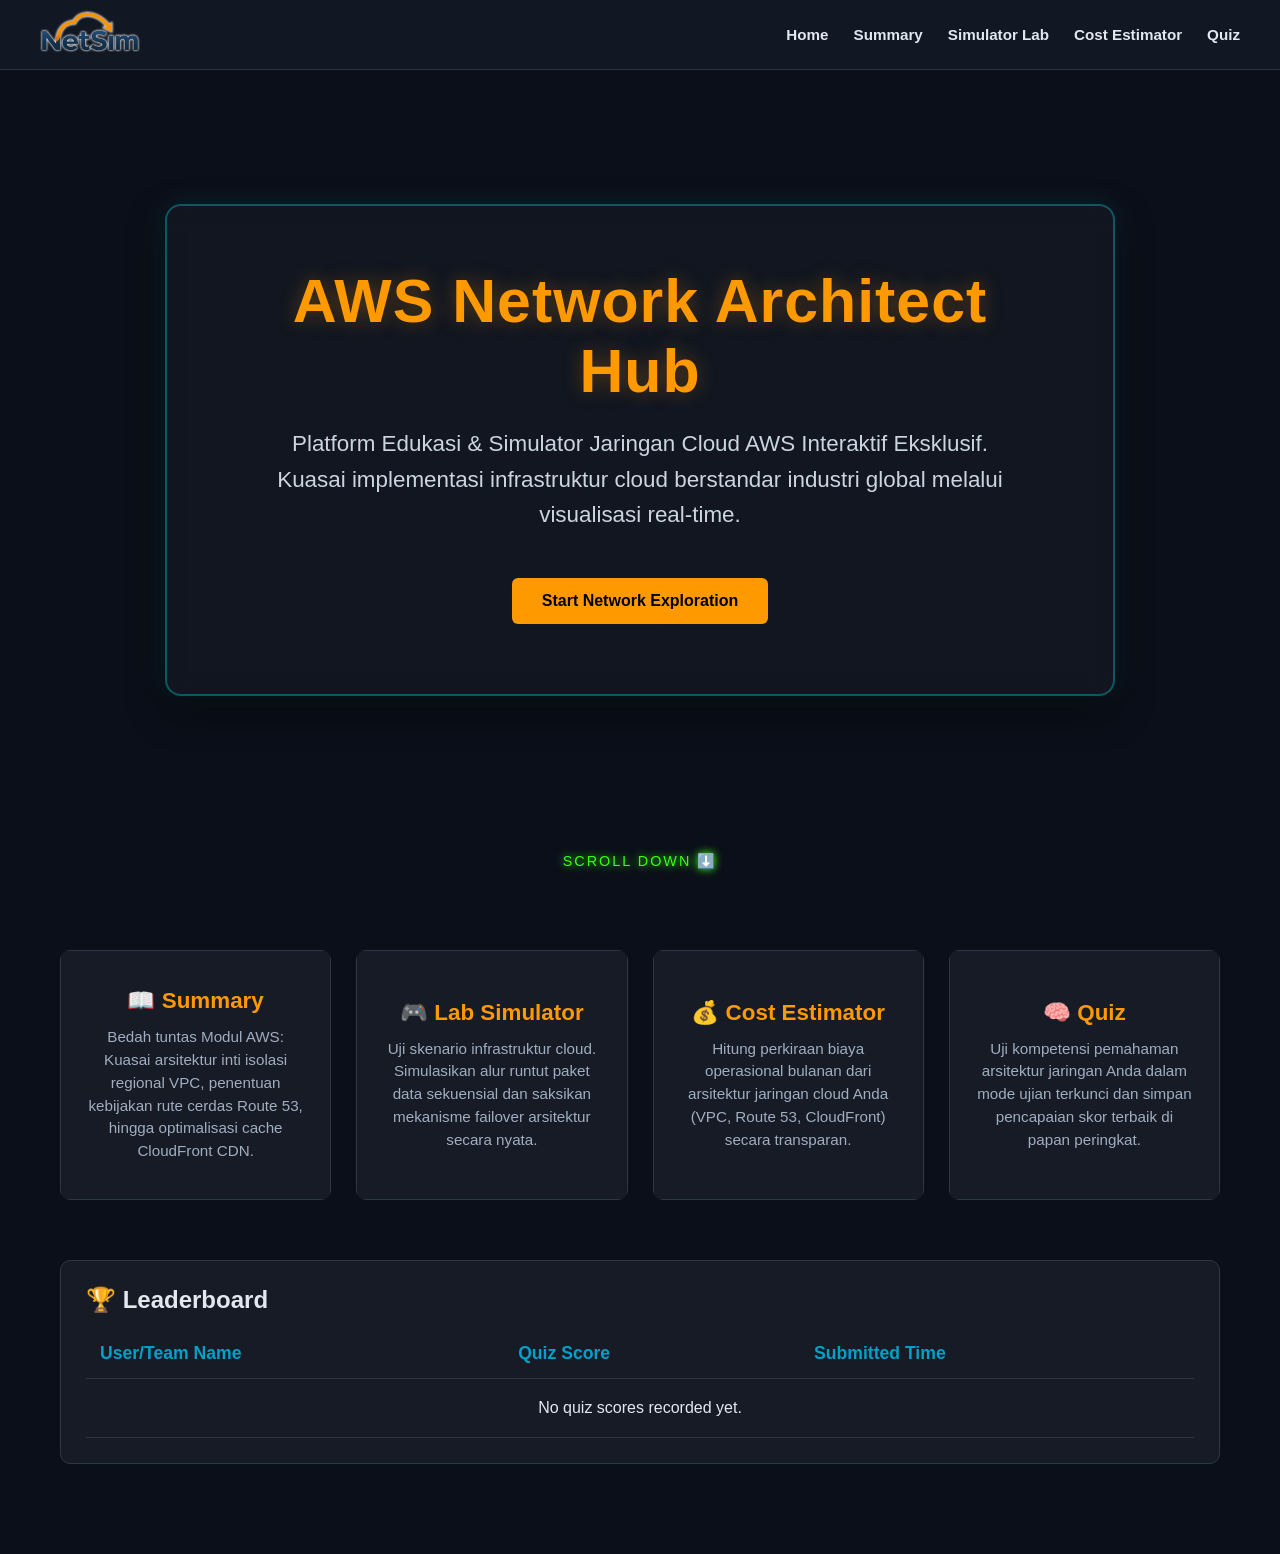
==== commit a2e4b6a1: "Update index.html" ====
--- a/index.html
+++ b/index.html
@@ -199,7 +199,7 @@
                     <p>Kolaborasi orkestrasi global Route 53 + CloudFront di tepi perimeter digabungkan dengan ketatnya barikade Amazon VPC regional.</p>
                     <div class="tech-box" style="border-color: var(--neon-green);">
                         <h4>Alur Sekuensial Paket Data:</h4>
-                        <p>1. User melempar domain $\rightarrow$ **Route 53** menyuplai IP Edge **CloudFront** terdekat via Alias Record.</p>
+                        <p>1. User melempar domain Route 53 menyuplai IP Edge **CloudFront** terdekat via Alias Record.</p>
                         <p>2. CloudFront meproses jika terjadi *Cache Hit* langsung dipulangkan ke user. Jika *Cache Miss*, dilempar ke internal **VPC**.</p>
                         <p>3. Application Load Balancer di Public Subnet menerima data, memverifikasi token security group lalu memproses ke EC2 di Private Subnet dengan super aman.</p>
                     </div>
@@ -411,4 +411,4 @@
         </div>
     </div>
 </body>
-</html>+</html>
